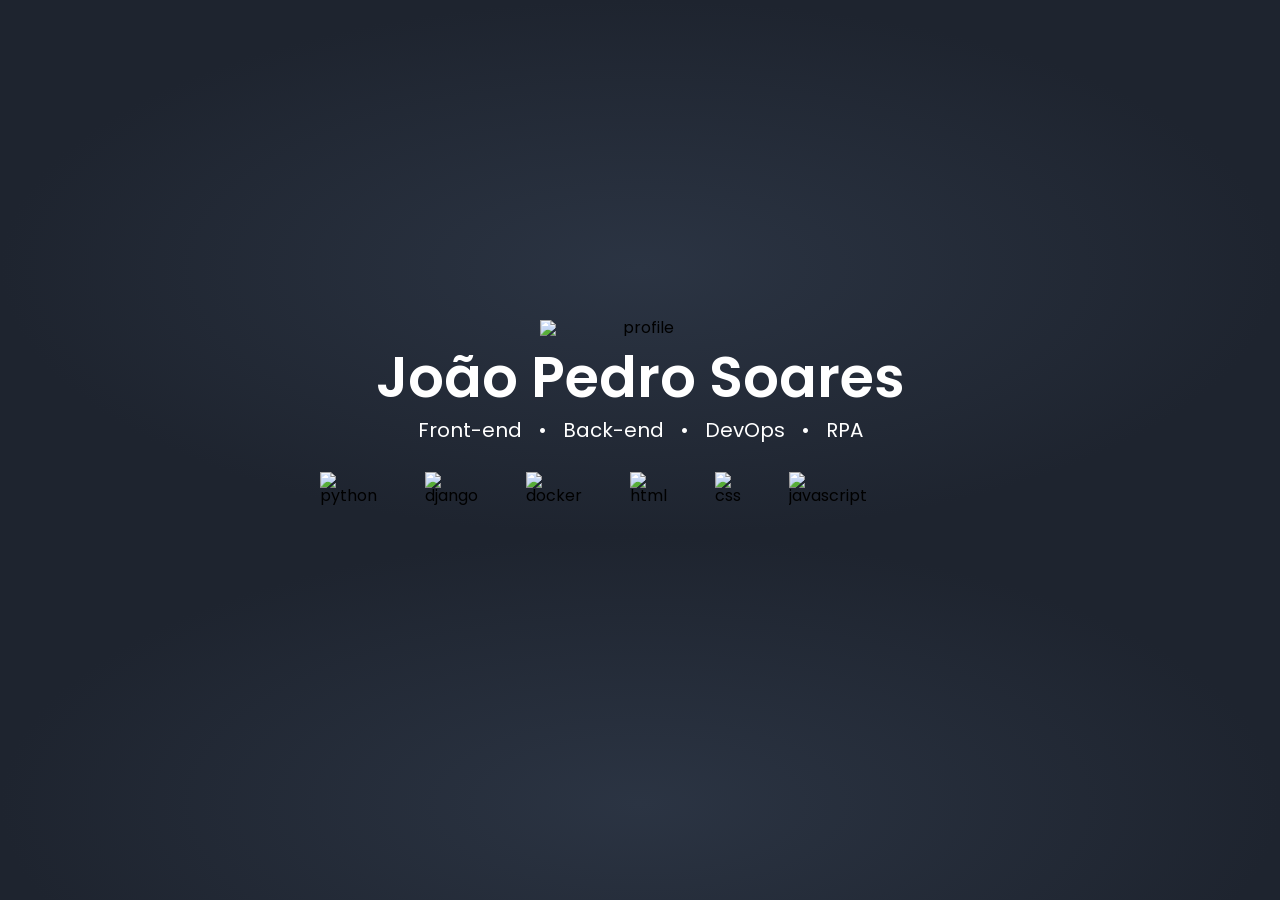
==== index.html @ 30770624 "Add files via upload" ====
<!DOCTYPE html>
<html lang="pt-br">
    <head>
        <meta charset="UTF-8">
        <title>João Pedro Soares</title>
        <link rel="stylesheet" href="index.css">
        <link rel="stylesheet" href="reset.css">
    </head>
    <body>
       <section class="section--home">
           <div>
                <img class="profile" src="imagens/eu.png" alt="profile">
                <h1 class="main--title">João Pedro Soares</h1>
                
                <div class="titles">
                    <span>Front-end</span>
                    <span>•</span>
                    <span>Back-end</span>
                    <span>•</span>
                    <span>DevOps</span>
                    <span>•</span>
                    <span>RPA</span>
                </div>

                <div class="images">
                    <img src="imagens/python.png" alt="python">
                    <img src="imagens/pngegg.png" alt="django">
                    <img src="imagens/docker.png" alt="docker">
                    <img src="imagens/html.png" alt="html">
                    <img src="imagens/css-3.png" alt="css">
                    <img src="imagens/js.png" alt="javascript">
                </div>
                
                
            </div>
       </section> 
    </body>
</html>
---- index.css ----
@import url('https://fonts.googleapis.com/css2?family=Poppins&display=swap');


:root{
    --main-font: 'Poppins', sans-serif;
}


body{
    background: radial-gradient(50% 50% at 50% 50%, #2B3443 0%, #1E242F 100%);
    font-family: var(--main-font);
}

.section--home {
    display: flex;
    align-items: center;
    justify-content: center;
    flex-direction: column;
    text-align: center;
    margin-top: 20rem;
}

.titles{
    display: flex;
    width: 40rem;
    gap: 1rem;
    justify-content: center;
    font-size: 20px;
    color: #FFFFFF;
}


.images{
    display: flex;
    gap: 3rem;
    width: 64px;
    height: 64px;
    margin-top: 2rem;
    
}


.main--title{
    font-style: normal;
    text-align: center;
    font-size: 56px;
    font-weight: 600;
    line-height: 84px;
    color:#FFFFFF;
    
}

.profile {
    display: flex;
    align-items: center;
    justify-content: center;
    flex-direction: column;
    text-align: center;
    width: 100%;
    max-width: 200px;
    margin: 0 auto;
}
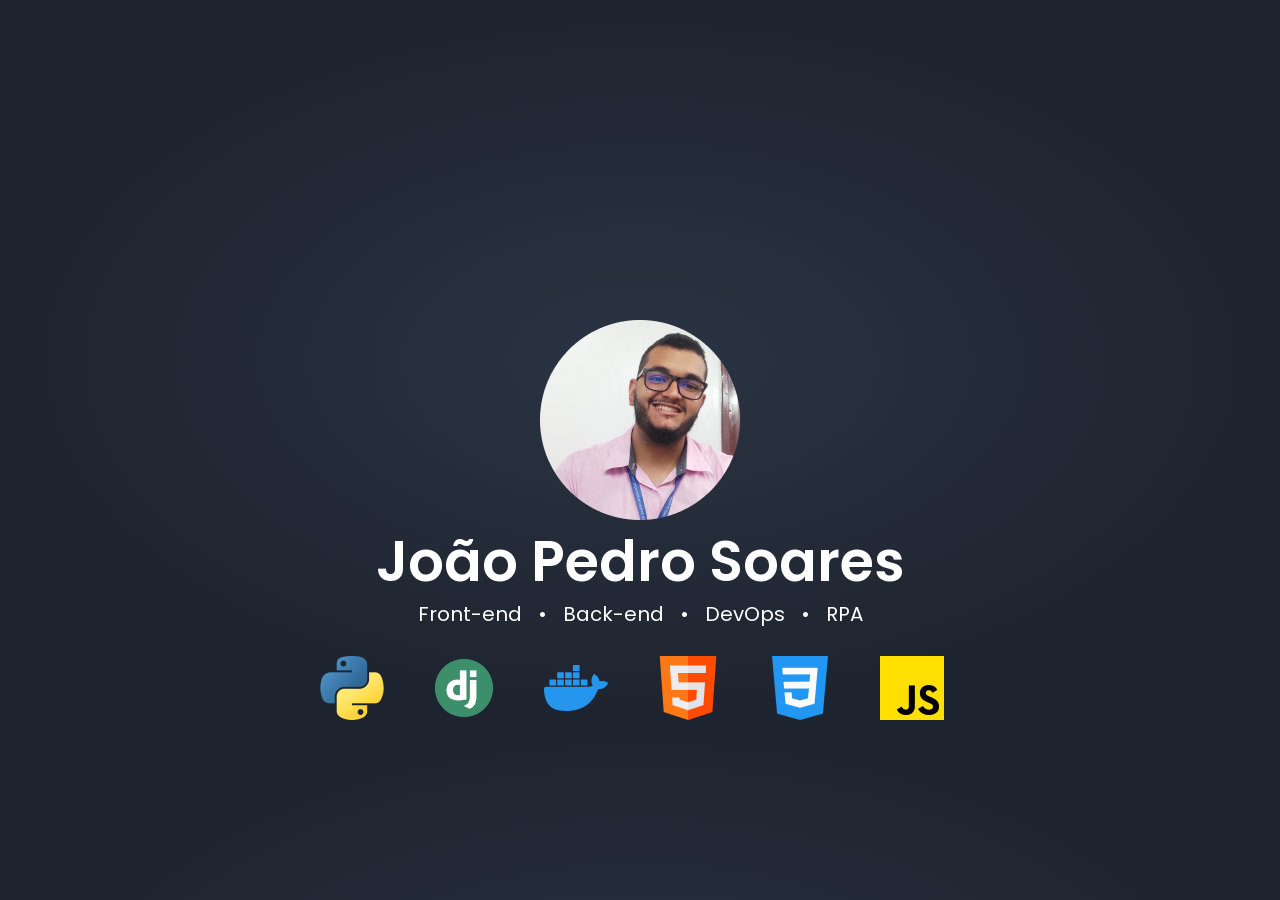
==== commit 0e142ca2: "Update index.html" ====
--- a/index.html
+++ b/index.html
@@ -9,7 +9,7 @@
     <body>
        <section class="section--home">
            <div>
-                <img class="profile" src="imagens/eu.png" alt="profile">
+                <img class="profile" src="images/eu.png" alt="profile">
                 <h1 class="main--title">João Pedro Soares</h1>
                 
                 <div class="titles">
@@ -23,16 +23,16 @@
                 </div>
 
                 <div class="images">
-                    <img src="imagens/python.png" alt="python">
-                    <img src="imagens/pngegg.png" alt="django">
-                    <img src="imagens/docker.png" alt="docker">
-                    <img src="imagens/html.png" alt="html">
-                    <img src="imagens/css-3.png" alt="css">
-                    <img src="imagens/js.png" alt="javascript">
+                    <img src="images/python.png" alt="python">
+                    <img src="images/pngegg.png" alt="django">
+                    <img src="images/docker.png" alt="docker">
+                    <img src="images/html.png" alt="html">
+                    <img src="images/css-3.png" alt="css">
+                    <img src="images/js.png" alt="javascript">
                 </div>
                 
                 
             </div>
        </section> 
     </body>
-</html>+</html>
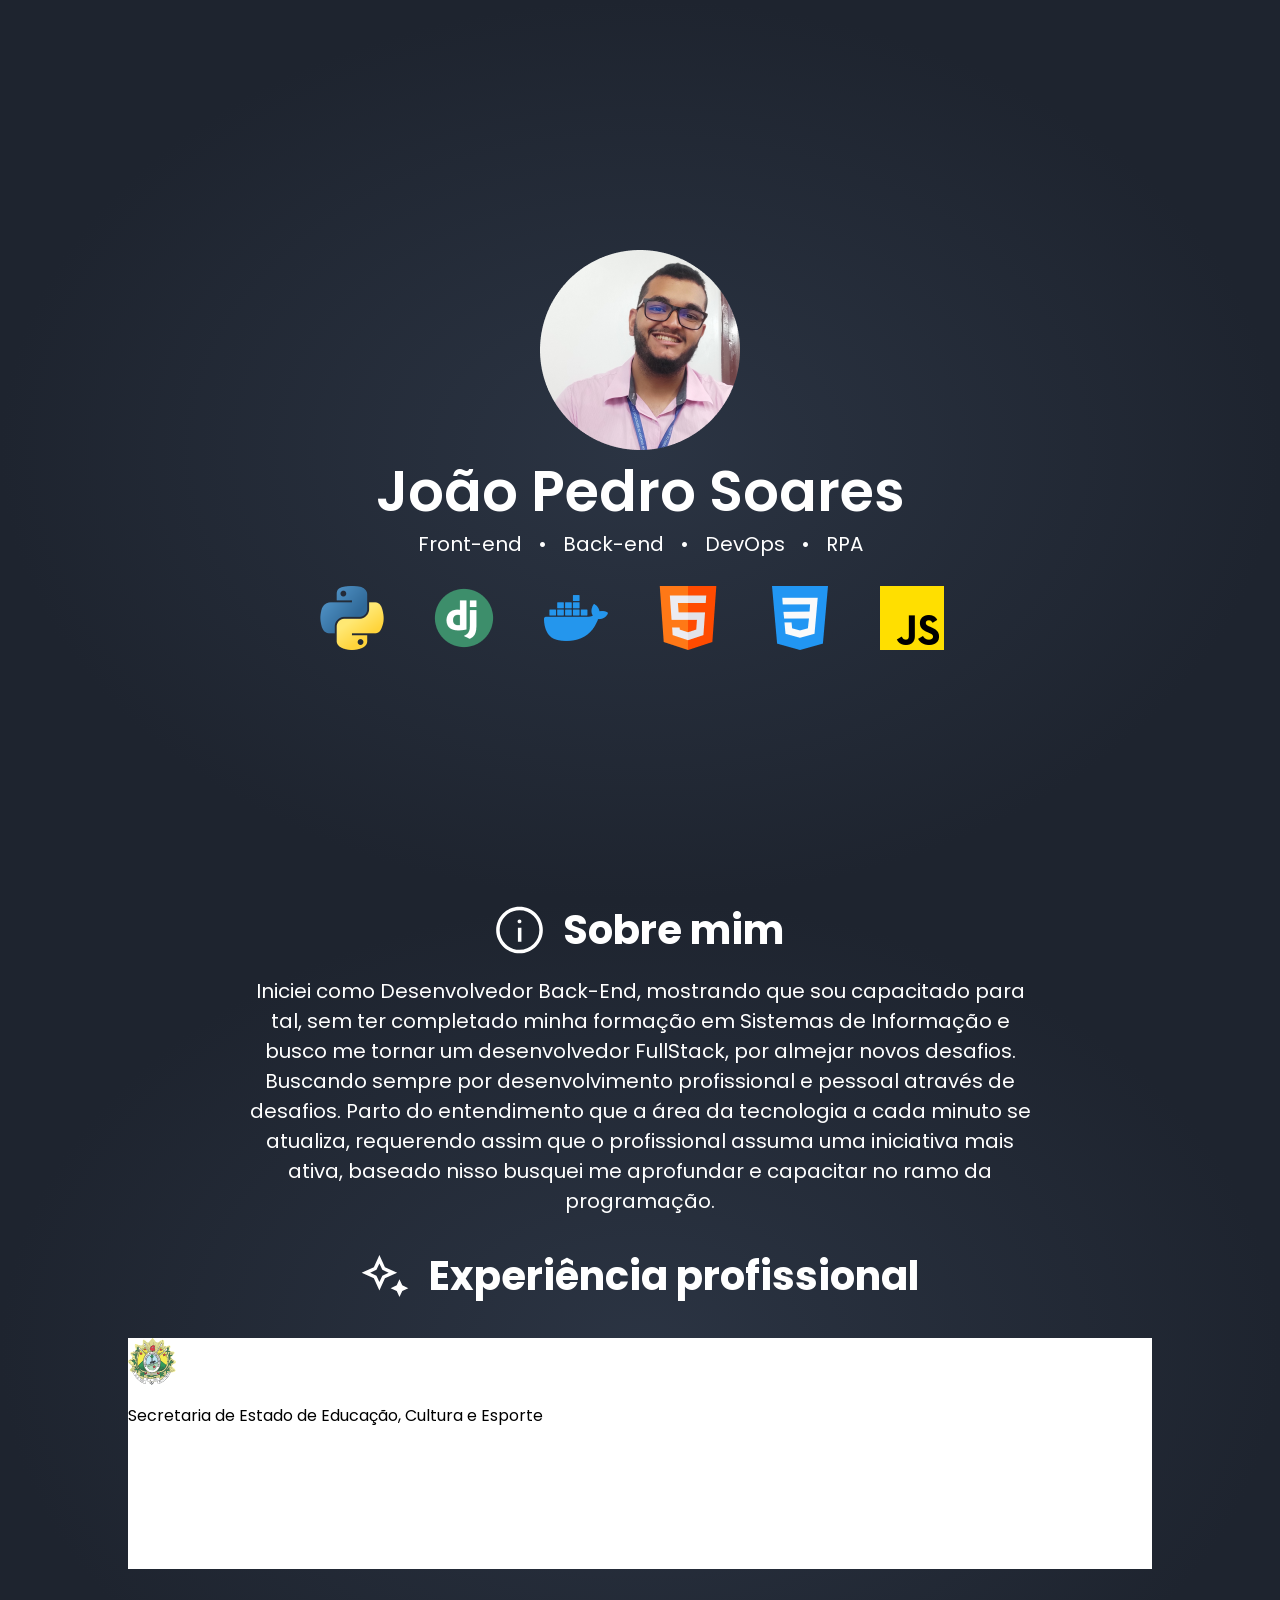
==== commit 73623c3b: "ajuste" ====
--- a/index.html
+++ b/index.html
@@ -7,10 +7,10 @@
         <link rel="stylesheet" href="reset.css">
     </head>
     <body>
-       <section class="section--home">
-           <div>
+        <section class="section--home">
+            <div>
                 <img class="profile" src="images/eu.png" alt="profile">
-                <h1 class="main--title">João Pedro Soares</h1>
+                <h1 class="main-title">João Pedro Soares</h1>
                 
                 <div class="titles">
                     <span>Front-end</span>
@@ -31,8 +31,31 @@
                     <img src="images/js.png" alt="javascript">
                 </div>
                 
-                
             </div>
-       </section> 
+        </section>
+        
+        <section class="second-section">
+            <div class="secondary-title white-text">
+                <img src="icons/Vector.svg" alt="icons">
+                <h2>Sobre mim</h2>
+            </div>
+            <div class="white-text long-text">
+                <p>Iniciei como Desenvolvedor Back-End, mostrando que sou capacitado para tal, sem ter completado minha formação em Sistemas de Informação e busco me tornar um desenvolvedor FullStack, por almejar novos desafios.</p>
+                <p>Buscando sempre por desenvolvimento profissional e pessoal através de desafios. Parto do entendimento que a área da tecnologia a cada minuto se atualiza, requerendo assim que o profissional assuma uma iniciativa mais ativa, baseado nisso busquei me aprofundar e capacitar no ramo da programação.</p>
+            </div>
+        </section>
+
+        <section class="third-section">
+            <div class="secondary-title white-text">
+                <img src="icons/Vector-1.svg" alt="icons">
+                <h2>Experiência profissional</h2>
+            </div>
+            <div class="container">
+                <img class="icon" src="icons/b.svg" alt="icon">
+                <p>Secretaria de Estado de Educação, Cultura e Esporte</p>
+            </div>
+            <div></div>
+        </section>
+
     </body>
 </html>
--- a/index.css
+++ b/index.css
@@ -5,19 +5,26 @@
     --main-font: 'Poppins', sans-serif;
 }
 
+html, body, .section--home{
+    height: 100%;
+}
+
+.section--home,.second-section, .third-section{
+    display: flex;
+
+}
 
 body{
     background: radial-gradient(50% 50% at 50% 50%, #2B3443 0%, #1E242F 100%);
     font-family: var(--main-font);
+    
 }
 
 .section--home {
-    display: flex;
     align-items: center;
     justify-content: center;
     flex-direction: column;
     text-align: center;
-    margin-top: 20rem;
 }
 
 .titles{
@@ -40,7 +47,7 @@
 }
 
 
-.main--title{
+.main-title{
     font-style: normal;
     text-align: center;
     font-size: 56px;
@@ -59,4 +66,81 @@
     width: 100%;
     max-width: 200px;
     margin: 0 auto;
+}
+
+
+.white-text{
+    color: #FFFFFF;
+}
+
+.black-text{
+    color: #000000
+}
+
+
+.secondary-title{
+    display: flex;
+    font-family: var(--main-font);
+    font-style: normal;
+    font-weight: 500;
+    font-size: 40px;
+    line-height: 60px;  
+    gap: 1.29rem; 
+
+}
+
+.long-text{
+    width: 794px;
+    height: 270px;
+
+    font-family: 'Poppins';
+    font-style: normal;
+    font-weight: 400;
+    font-size: 20px;
+    line-height: 30px;
+    text-align: center;
+    row-gap: 1rem;
+}
+
+
+.second-section{
+    align-items: center;
+    justify-content: center;
+    flex-direction: column;
+    text-align: center;
+    line-height: 30px;
+    gap: 1rem;
+}
+
+
+.third-section{
+    align-items: center;
+    justify-content: center;
+    flex-direction: column;
+    text-align: center;
+    line-height: 30px;
+    gap: 1rem;
+}
+
+
+.container{
+    box-sizing: border-box;
+    display: flex;
+    flex-direction: column;
+    gap: 1rem;
+    margin: auto;
+    margin-bottom: 1rem;
+    margin-top: 1rem;
+    text-align: left;
+    width: 1024px;
+    height: 230.97px;
+
+    background-color: #FFFFFF;
+}
+
+
+
+.icon{
+    width: 48px;
+    height: 47px;
 }
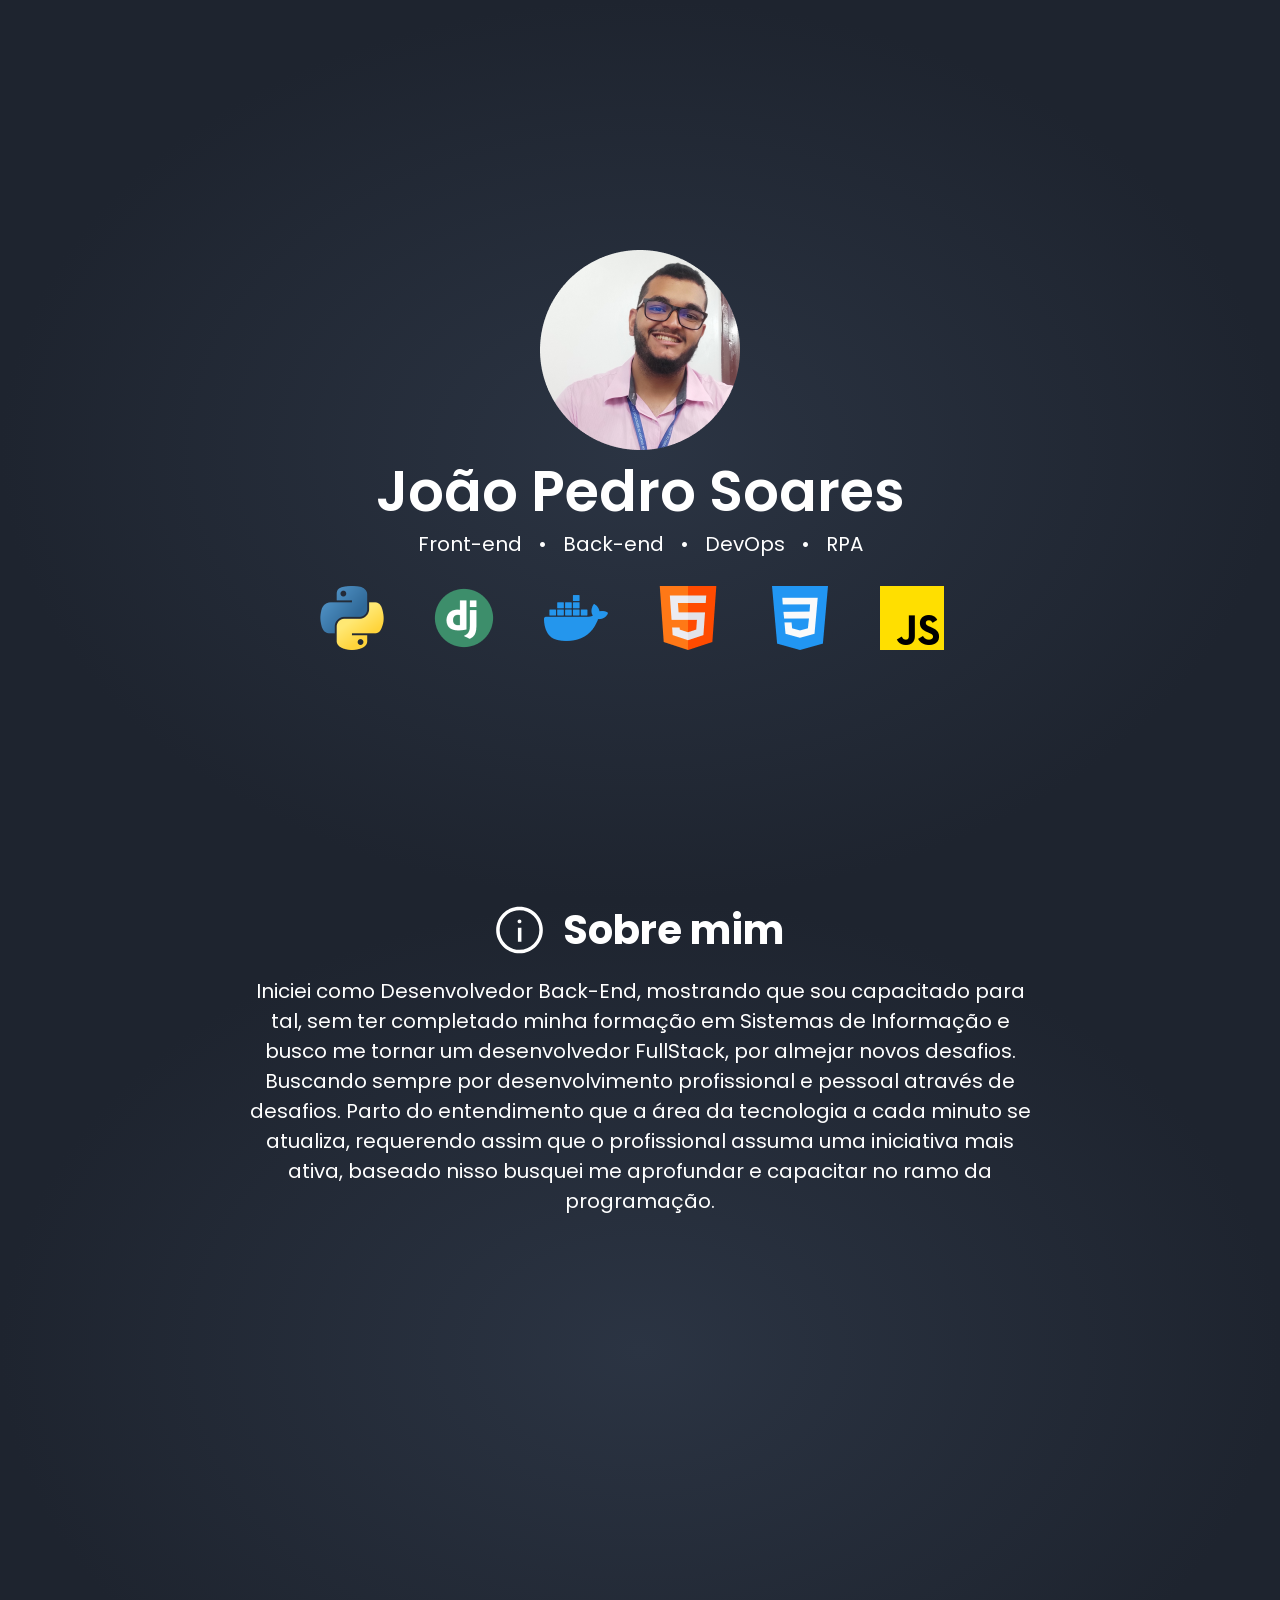
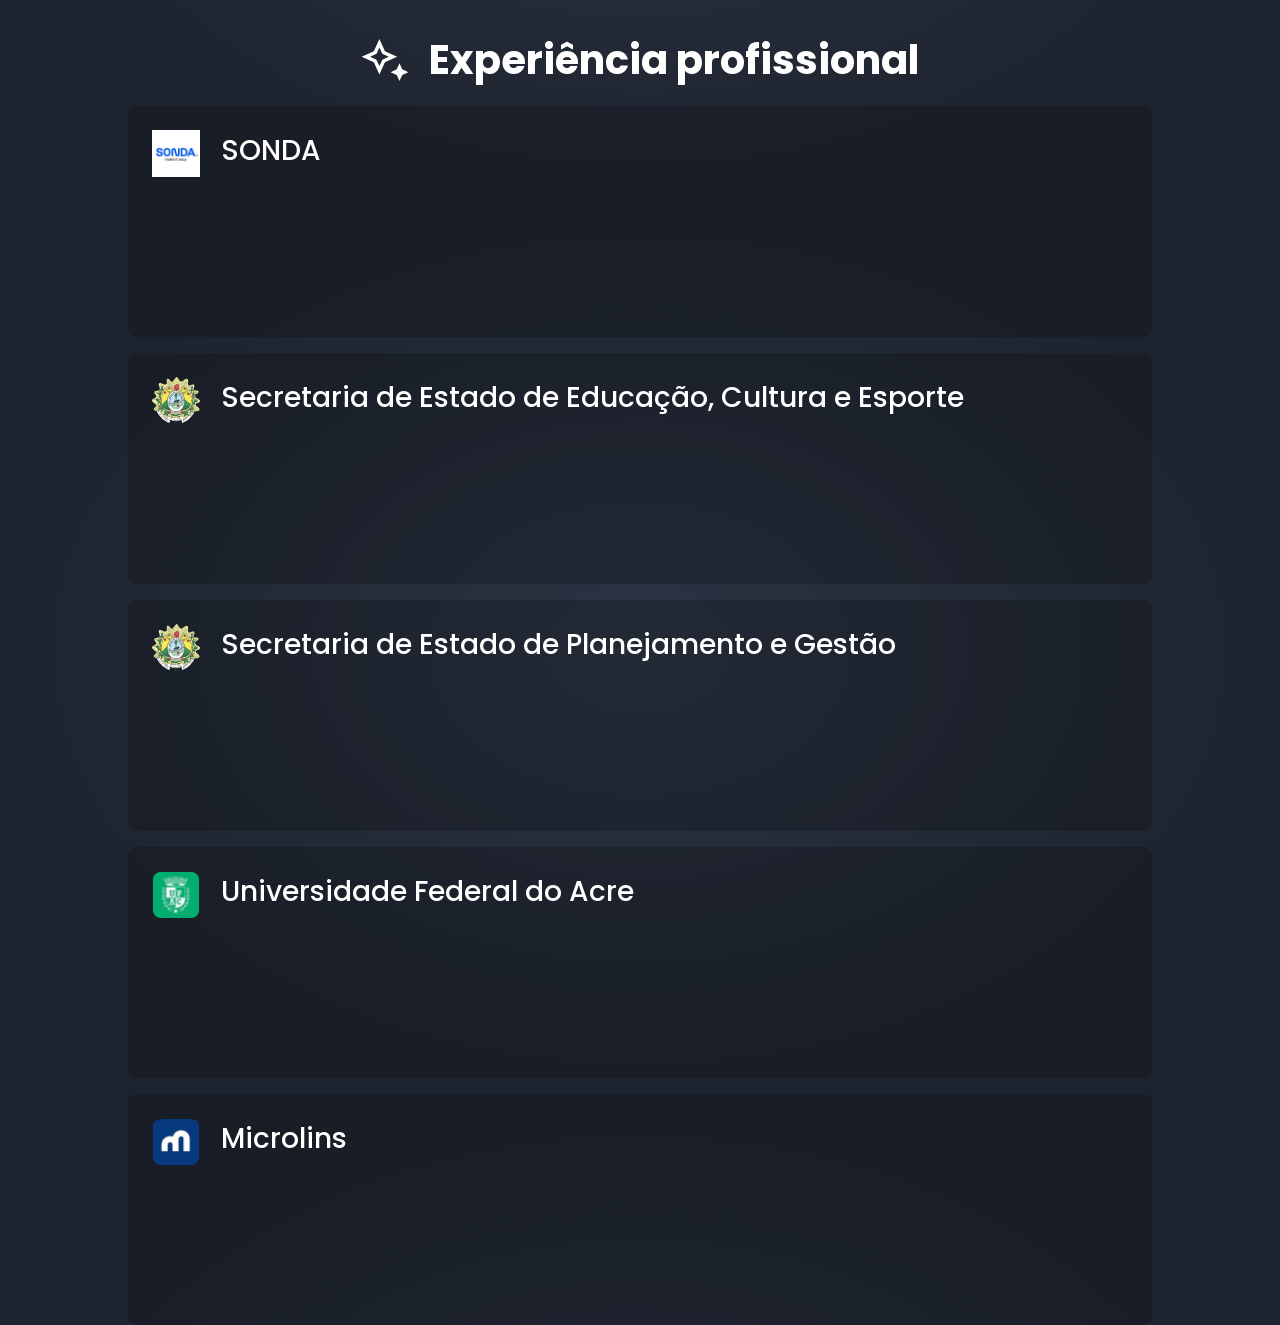
==== commit 47e8b8ee: "ajsute" ====
--- a/index.html
+++ b/index.html
@@ -44,17 +44,42 @@
                 <p>Buscando sempre por desenvolvimento profissional e pessoal através de desafios. Parto do entendimento que a área da tecnologia a cada minuto se atualiza, requerendo assim que o profissional assuma uma iniciativa mais ativa, baseado nisso busquei me aprofundar e capacitar no ramo da programação.</p>
             </div>
         </section>
-
+<br><br><br><br><br><br><br><br><br><br><br><br><br><br><br><br><br><br><br><br><br><br><br><br>
         <section class="third-section">
             <div class="secondary-title white-text">
                 <img src="icons/Vector-1.svg" alt="icons">
                 <h2>Experiência profissional</h2>
             </div>
-            <div class="container">
-                <img class="icon" src="icons/b.svg" alt="icon">
-                <p>Secretaria de Estado de Educação, Cultura e Esporte</p>
+            <div class="container white-text">
+                <div class="teste">
+                    <img class="icon" src="images/sonda.jpg" alt="icon">
+                    <p>SONDA</p>
+                </div>
             </div>
-            <div></div>
+            <div class="container white-text">
+                <div class="teste">
+                    <img class="icon" src="icons/b.svg" alt="icon">
+                    <p>Secretaria de Estado de Educação, Cultura e Esporte</p>
+                </div>
+            </div>
+            <div class="container white-text">
+                <div class="teste">
+                    <img class="icon" src="icons/b.svg" alt="icon">
+                    <p>Secretaria de Estado de Planejamento e Gestão</p>
+                </div>
+            </div>
+            <div class="container white-text">
+                <div class="teste">
+                    <img class="icon" src="icons/ufac.svg" alt="icon">
+                    <p>Universidade Federal do Acre</p>
+                </div>
+            </div>
+            <div class="container white-text">
+                <div class="teste">
+                    <img class="icon" src="icons/microlins.svg" alt="icon">
+                    <p>Microlins</p>
+                </div>
+            </div>
         </section>
 
     </body>
--- a/index.css
+++ b/index.css
@@ -127,15 +127,13 @@
     box-sizing: border-box;
     display: flex;
     flex-direction: column;
-    gap: 1rem;
-    margin: auto;
-    margin-bottom: 1rem;
-    margin-top: 1rem;
-    text-align: left;
+    align-items: flex-start;
+    padding: 24px;
+    gap: 16px;
     width: 1024px;
     height: 230.97px;
-
-    background-color: #FFFFFF;
+    background: rgba(0, 0, 0, 0.2);
+    border-radius: 8px;
 }
 
 
@@ -143,4 +141,15 @@
 .icon{
     width: 48px;
     height: 47px;
+}
+
+
+.teste{
+    display: flex;
+    font-family: var(--main-font);
+    font-style: normal;
+    font-weight: 500;
+    font-size: 28px;
+    line-height: 42px;  
+    gap: 1.29rem; 
 }
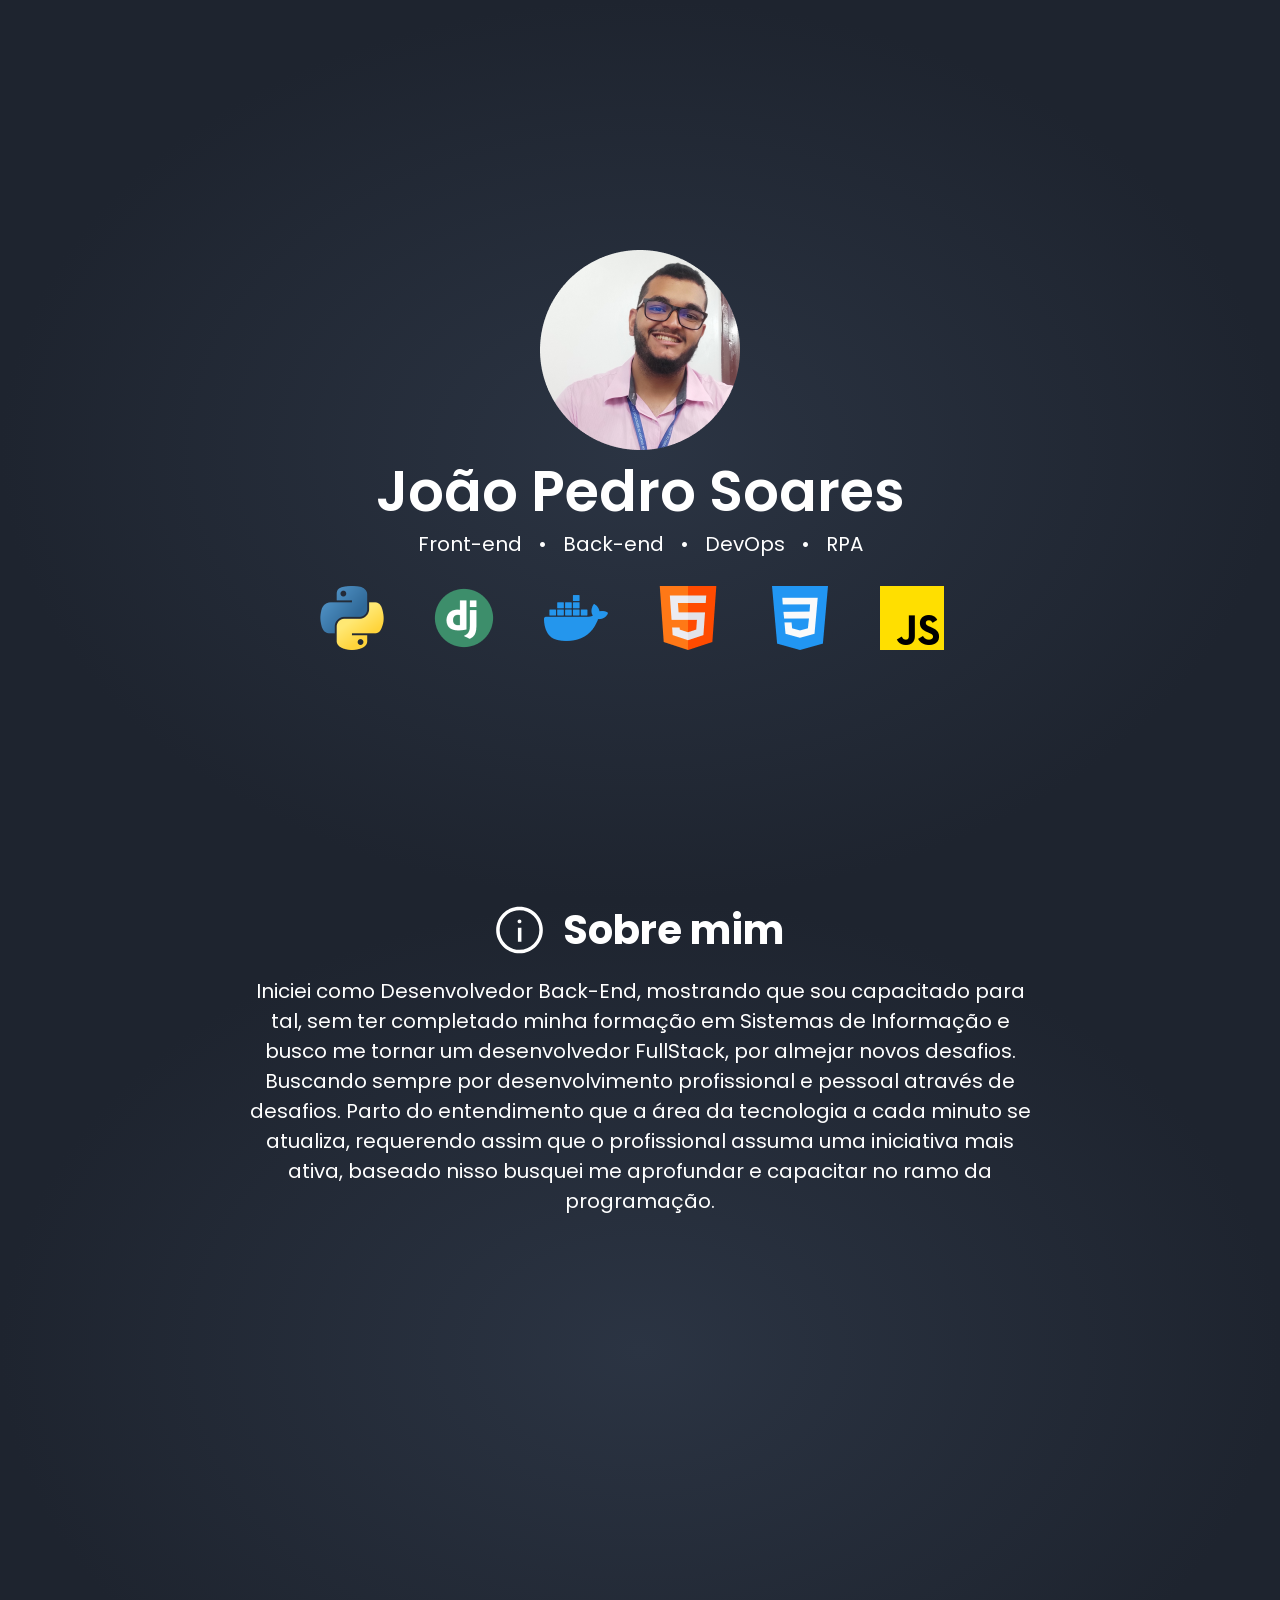
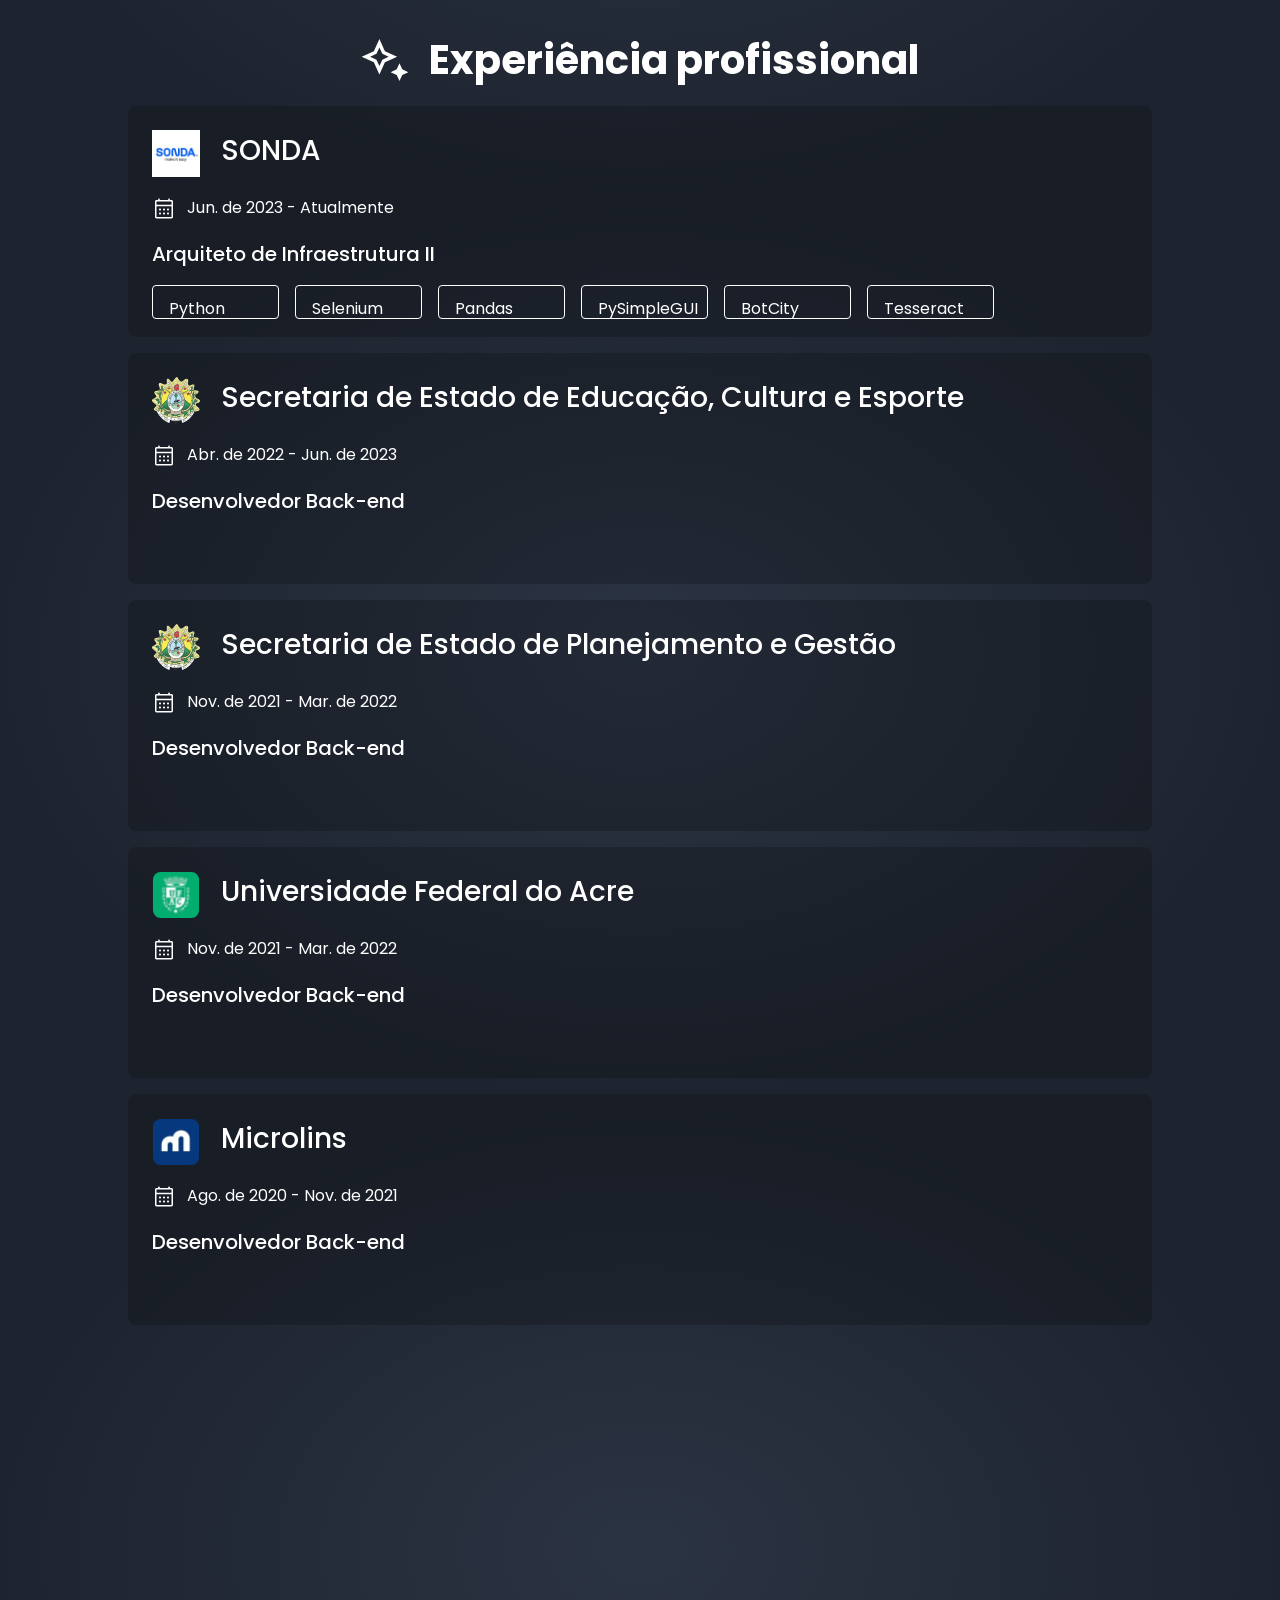
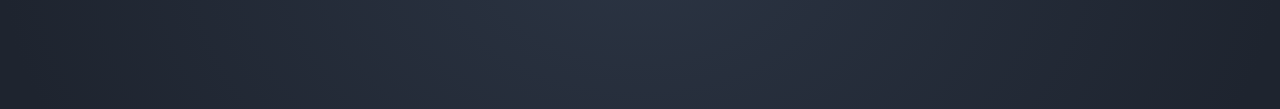
==== commit 47bf3b52: "ajuste" ====
--- a/index.html
+++ b/index.html
@@ -45,42 +45,213 @@
             </div>
         </section>
 <br><br><br><br><br><br><br><br><br><br><br><br><br><br><br><br><br><br><br><br><br><br><br><br>
+        
         <section class="third-section">
             <div class="secondary-title white-text">
                 <img src="icons/Vector-1.svg" alt="icons">
                 <h2>Experiência profissional</h2>
             </div>
+
+
             <div class="container white-text">
                 <div class="teste">
                     <img class="icon" src="images/sonda.jpg" alt="icon">
                     <p>SONDA</p>
                 </div>
-            </div>
+
+                <div class="calendary">
+                   <img class="secondary-icon" src="icons/calendar.svg" alt="calendar">
+                   <p>Jun. de 2023 - Atualmente</p>
+                </div>
+
+                <div>
+                    <p class="position">Arquiteto de Infraestrutura II</p>
+                </div>
+
+                <div class="teste1">
+                    <div>
+                        <p class="skills">Python</p>
+                    </div>
+
+                    <div>
+                        <p class="skills">Selenium</p>
+                    </div>
+
+                    <div>
+                        <p class="skills">Pandas</p>
+                    </div>
+
+                    <div>
+                        <p class="skills">PySimpleGUI</p>
+                    </div>
+
+                    <div>
+                        <p class="skills">BotCity</p>
+                    </div>
+                    <div>
+                        <p class="skills">Tesseract</p>
+                    </div>
+                </div>
+            </div>
+
+
             <div class="container white-text">
                 <div class="teste">
                     <img class="icon" src="icons/b.svg" alt="icon">
                     <p>Secretaria de Estado de Educação, Cultura e Esporte</p>
                 </div>
-            </div>
+
+                <div class="calendary">
+                    <img class="secondary-icon" src="icons/calendar.svg" alt="calendar">
+                    <p>Abr. de 2022 - Jun. de 2023</p>
+                </div>
+
+                <div>
+                    <p class="position">Desenvolvedor Back-end</p>
+                </div>
+
+                <div class="teste1">
+                    <div>
+                        <p></p>
+                    </div>
+
+                    <div>
+                        <p></p>
+                    </div>
+
+                    <div>
+                        <p></p>
+                    </div>
+
+                    <div>
+                        <p></p>
+                    </div>
+
+                    <div>
+                        <p></p>
+                    </div>
+                </div>
+            </div>
+
+
             <div class="container white-text">
                 <div class="teste">
                     <img class="icon" src="icons/b.svg" alt="icon">
                     <p>Secretaria de Estado de Planejamento e Gestão</p>
                 </div>
-            </div>
+
+                <div class="calendary">
+                    <img class="secondary-icon" src="icons/calendar.svg" alt="calendar">
+                    <p>Nov. de 2021 - Mar. de 2022</p>
+                </div>
+
+                <div>
+                    <p class="position">Desenvolvedor Back-end</p>
+                </div>
+
+                <div class="teste1">
+                    <div>
+                        <p></p>
+                    </div>
+
+                    <div>
+                        <p></p>
+                    </div>
+
+                    <div>
+                        <p></p>
+                    </div>
+
+                    <div>
+                        <p></p>
+                    </div>
+
+                    <div>
+                        <p></p>
+                    </div>
+                </div>
+            </div>
+
+
             <div class="container white-text">
                 <div class="teste">
                     <img class="icon" src="icons/ufac.svg" alt="icon">
                     <p>Universidade Federal do Acre</p>
                 </div>
-            </div>
+
+                <div class="calendary">
+                    <img class="secondary-icon" src="icons/calendar.svg" alt="calendar">
+                    <p>Nov. de 2021 - Mar. de 2022</p>
+                </div>
+
+                <div>
+                    <p class="position">Desenvolvedor Back-end</p>
+                </div>
+
+                <div class="teste1">
+                    <div>
+                        <p></p>
+                    </div>
+
+                    <div>
+                        <p></p>
+                    </div>
+
+                    <div>
+                        <p></p>
+                    </div>
+
+                    <div>
+                        <p></p>
+                    </div>
+
+                    <div>
+                        <p></p>
+                    </div>
+                </div>
+            </div>
+
+
             <div class="container white-text">
                 <div class="teste">
                     <img class="icon" src="icons/microlins.svg" alt="icon">
                     <p>Microlins</p>
                 </div>
-            </div>
+
+                <div class="calendary">
+                    <img class="secondary-icon" src="icons/calendar.svg" alt="calendar">
+                    <p>Ago. de 2020 - Nov. de 2021</p>
+                </div>
+
+                <div>
+                    <p class="position">Desenvolvedor Back-end</p>
+                </div>
+
+                <div class="teste1">
+                    <div>
+                        <p></p>
+                    </div>
+
+                    <div>
+                        <p></p>
+                    </div>
+
+                    <div>
+                        <p></p>
+                    </div>
+
+                    <div>
+                        <p></p>
+                    </div>
+
+                    <div>
+                        <p></p>
+                    </div>
+                </div>
+            </div>
+
         </section>
+        <br><br><br><br><br><br><br><br><br><br><br><br><br><br><br><br><br><br><br><br><br><br><br><br>
 
     </body>
 </html>
--- a/index.css
+++ b/index.css
@@ -143,6 +143,12 @@
     height: 47px;
 }
 
+.secondary-icon{
+    left: 12.5%;
+    right: 12.5%;
+    top: 8.33%;
+    bottom: 8.33%;
+}
 
 .teste{
     display: flex;
@@ -152,4 +158,41 @@
     font-size: 28px;
     line-height: 42px;  
     gap: 1.29rem; 
+}
+
+
+.calendary{
+    display: flex;  
+    gap: 11px;  
+}
+
+
+.skills{
+    box-sizing: border-box;
+    display: flex;
+    flex-direction: row;
+    align-items: flex-start;
+    padding: 8px 16px;
+    gap: 10px;
+    width: 127px;
+    height: 34px;
+    border: 1px solid #FFFFFF;
+    border-radius: 4px;
+    text-align: center;
+    
+}
+
+
+.teste1{
+    display: flex;
+    gap: 1rem;
+}
+
+
+.position{
+    font-family: var(--main-font);
+    font-size: 20px;
+    line-height: 30px;
+    font-style: normal;
+    font-weight: 500;
 }
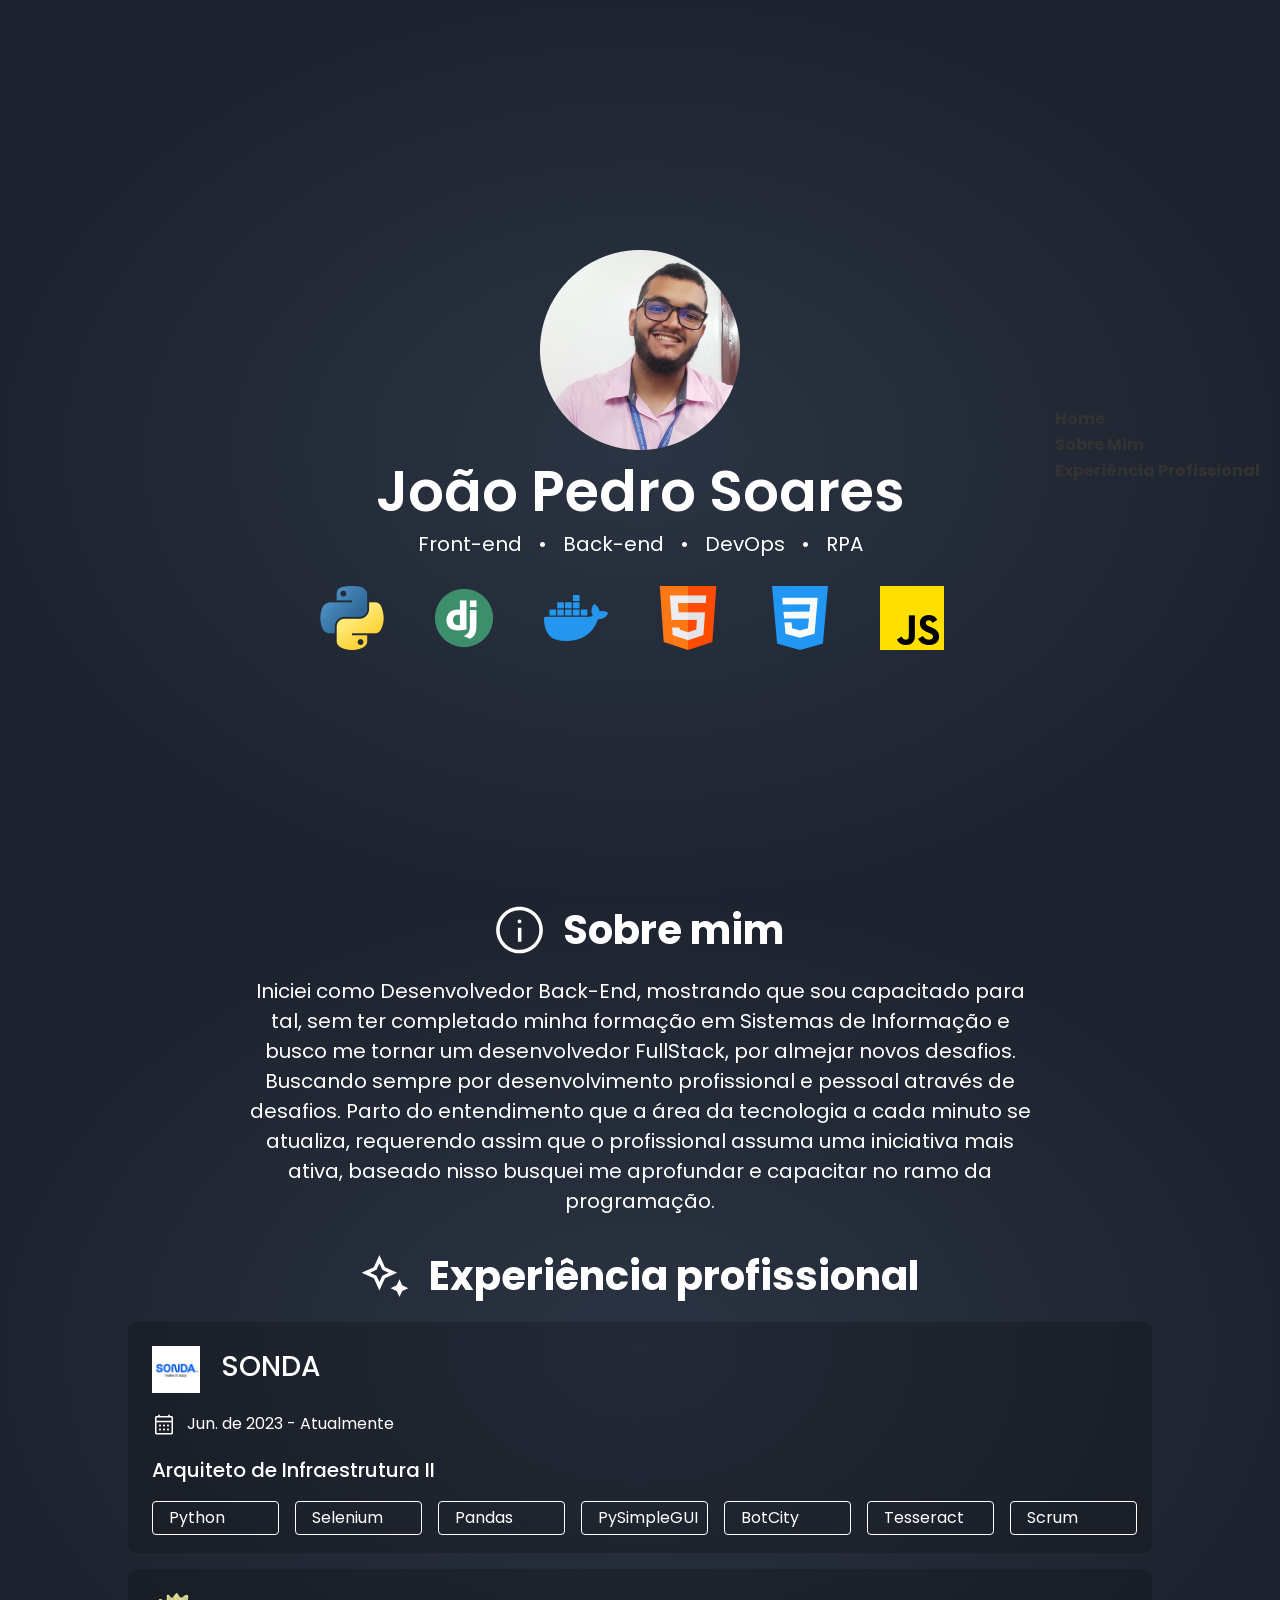
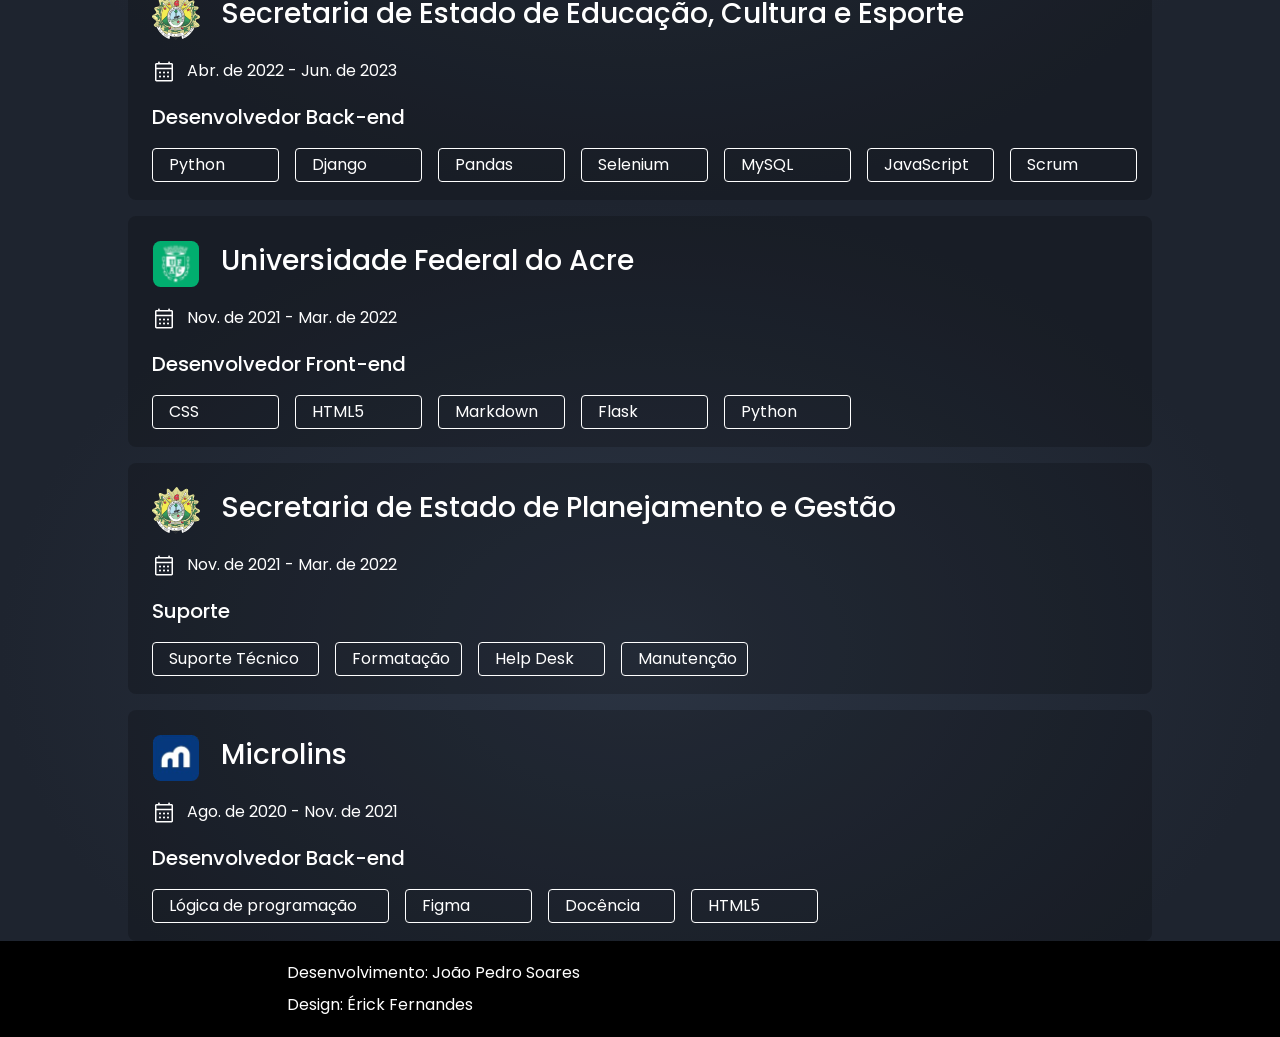
==== commit 3d2afde1: "ajuste" ====
--- a/index.html
+++ b/index.html
@@ -4,10 +4,18 @@
         <meta charset="UTF-8">
         <title>João Pedro Soares</title>
         <link rel="stylesheet" href="index.css">
+        <link rel="stylesheet" href="scrol.css">
         <link rel="stylesheet" href="reset.css">
     </head>
     <body>
-        <section class="section--home">
+        <div class="scroll-menu">
+            <ul>
+                <li><a class="scroll-target" href="#section-home">Home</a></li>
+                <li><a class="scroll-target" href="#section-about">Sobre Mim</a></li>
+                <li><a class="scroll-target" href="#section-experience">Experiência Profissional</a></li>
+            </ul>
+        </div>
+        <section class="section--home" id="section-home">
             <div>
                 <img class="profile" src="images/eu.png" alt="profile">
                 <h1 class="main-title">João Pedro Soares</h1>
@@ -34,7 +42,7 @@
             </div>
         </section>
         
-        <section class="second-section">
+        <section class="second-section" id="section-about">
             <div class="secondary-title white-text">
                 <img src="icons/Vector.svg" alt="icons">
                 <h2>Sobre mim</h2>
@@ -44,9 +52,8 @@
                 <p>Buscando sempre por desenvolvimento profissional e pessoal através de desafios. Parto do entendimento que a área da tecnologia a cada minuto se atualiza, requerendo assim que o profissional assuma uma iniciativa mais ativa, baseado nisso busquei me aprofundar e capacitar no ramo da programação.</p>
             </div>
         </section>
-<br><br><br><br><br><br><br><br><br><br><br><br><br><br><br><br><br><br><br><br><br><br><br><br>
         
-        <section class="third-section">
+        <section class="third-section" id="section-experience">
             <div class="secondary-title white-text">
                 <img src="icons/Vector-1.svg" alt="icons">
                 <h2>Experiência profissional</h2>
@@ -91,7 +98,11 @@
                     <div>
                         <p class="skills">Tesseract</p>
                     </div>
-                </div>
+                    <div>
+                        <p class="skills">Scrum</p>
+                    </div>
+                </div>
+                
             </div>
 
 
@@ -112,26 +123,75 @@
 
                 <div class="teste1">
                     <div>
-                        <p></p>
-                    </div>
-
-                    <div>
-                        <p></p>
-                    </div>
-
-                    <div>
-                        <p></p>
-                    </div>
-
-                    <div>
-                        <p></p>
-                    </div>
-
-                    <div>
-                        <p></p>
-                    </div>
-                </div>
-            </div>
+                        <p class="skills">Python</p>
+                    </div>
+
+                    <div>
+                        <p class="skills">Django</p>
+                    </div>
+
+                    <div>
+                        <p class="skills">Pandas</p>
+                    </div>
+
+                    <div>
+                        <p class="skills">Selenium</p>
+                    </div>
+
+                    <div>
+                        <p class="skills">MySQL</p>
+                    </div>
+
+                    <div>
+                        <p class="skills">JavaScript</p>
+                    </div>
+                    <div>
+                        <p class="skills">Scrum</p>
+                    </div>
+                    
+                </div>
+            </div>
+
+
+
+            <div class="container white-text">
+                <div class="teste">
+                    <img class="icon" src="icons/ufac.svg" alt="icon">
+                    <p>Universidade Federal do Acre</p>
+                </div>
+
+                <div class="calendary">
+                    <img class="secondary-icon" src="icons/calendar.svg" alt="calendar">
+                    <p>Nov. de 2021 - Mar. de 2022</p>
+                </div>
+
+                <div>
+                    <p class="position">Desenvolvedor Front-end</p>
+                </div>
+
+                <div class="teste1">
+                    <div class="skills">
+                        <p>CSS</p>
+                    </div>
+
+                    <div class="skills">
+                        <p>HTML5</p>
+                    </div>
+
+                    <div class="skills">
+                        <p>Markdown</p>
+                    </div>
+
+                    <div class="skills">
+                        <p>Flask</p>
+                    </div>
+
+                    <div class="skills">
+                        <p>Python</p>
+                    </div>
+                </div>
+            </div>
+
 
 
             <div class="container white-text">
@@ -146,68 +206,26 @@
                 </div>
 
                 <div>
-                    <p class="position">Desenvolvedor Back-end</p>
-                </div>
-
-                <div class="teste1">
-                    <div>
-                        <p></p>
-                    </div>
-
-                    <div>
-                        <p></p>
-                    </div>
-
-                    <div>
-                        <p></p>
-                    </div>
-
-                    <div>
-                        <p></p>
-                    </div>
-
-                    <div>
-                        <p></p>
-                    </div>
-                </div>
-            </div>
-
-
-            <div class="container white-text">
-                <div class="teste">
-                    <img class="icon" src="icons/ufac.svg" alt="icon">
-                    <p>Universidade Federal do Acre</p>
-                </div>
-
-                <div class="calendary">
-                    <img class="secondary-icon" src="icons/calendar.svg" alt="calendar">
-                    <p>Nov. de 2021 - Mar. de 2022</p>
-                </div>
-
-                <div>
-                    <p class="position">Desenvolvedor Back-end</p>
-                </div>
-
-                <div class="teste1">
-                    <div>
-                        <p></p>
-                    </div>
-
-                    <div>
-                        <p></p>
-                    </div>
-
-                    <div>
-                        <p></p>
-                    </div>
-
-                    <div>
-                        <p></p>
-                    </div>
-
-                    <div>
-                        <p></p>
-                    </div>
+                    <p class="position">Suporte</p>
+                </div>
+
+                <div class="teste1">
+                    <div class="skills--1">
+                        <p>Suporte Técnico</p>
+                    </div>
+
+                    <div class="skills">
+                        <p>Formatação </p>
+                    </div>
+
+                    <div class="skills">
+                        <p>Help Desk</p>
+                    </div>
+
+                    <div class="skills">
+                        <p>Manutenção</p>
+                    </div>
+
                 </div>
             </div>
 
@@ -228,30 +246,33 @@
                 </div>
 
                 <div class="teste1">
-                    <div>
-                        <p></p>
-                    </div>
-
-                    <div>
-                        <p></p>
-                    </div>
-
-                    <div>
-                        <p></p>
-                    </div>
-
-                    <div>
-                        <p></p>
-                    </div>
-
-                    <div>
-                        <p></p>
-                    </div>
+                    <div class="skills--2">
+                        <p>Lógica de programação</p>
+                    </div>
+
+                    <div class="skills">
+                        <p>Figma</p>
+                    </div>
+
+                    <div class="skills">
+                        <p>Docência</p>
+                    </div>
+
+                    <div class="skills">
+                        <p>HTML5</p>
+                    </div>
+
                 </div>
             </div>
 
         </section>
-        <br><br><br><br><br><br><br><br><br><br><br><br><br><br><br><br><br><br><br><br><br><br><br><br>
-
+        <footer>
+            <div class="footer">
+
+                <p class="white-text">Desenvolvimento: João Pedro Soares</h1>
+                <p class="white-text">Design: Érick Fernandes</h1>
+            </div>
+        </footer>
+        <script src="main.js"></script>
     </body>
 </html>
--- a/index.css
+++ b/index.css
@@ -13,6 +13,7 @@
     display: flex;
 
 }
+
 
 body{
     background: radial-gradient(50% 50% at 50% 50%, #2B3443 0%, #1E242F 100%);
@@ -167,11 +168,11 @@
 }
 
 
-.skills{
+.skills, .skills--1, .skills--2{
     box-sizing: border-box;
     display: flex;
     flex-direction: row;
-    align-items: flex-start;
+    align-items: center;
     padding: 8px 16px;
     gap: 10px;
     width: 127px;
@@ -183,9 +184,36 @@
 }
 
 
+.skills--1{
+    width: 167px;
+    height: 34px;
+}
+
+
+
+.skills--2{
+    width: 237px;
+    height: 34px;
+}
+
+
+.footer{
+    background: #000;
+    display: flex;
+    padding: 24px 287px;
+    flex-direction: column;
+    justify-content: center;
+    align-items: flex-start;
+    gap: 16px;
+    align-self: stretch;
+}
+
+
 .teste1{
     display: flex;
     gap: 1rem;
+    text-align: center;
+    
 }
 
 
--- a/scrol.css
+++ b/scrol.css
@@ -0,0 +1,30 @@
+
+/* Estilos para o menu lateral */
+.scroll-menu {
+    position: fixed;
+    top: 50%;
+    right: 20px;
+    transform: translateY(-50%);
+    z-index: 9999;
+}
+
+.scroll-menu ul {
+    list-style-type: none;
+    padding: 0;
+    margin: 0;
+}
+
+.scroll-menu li {
+    margin-bottom: 10px;
+}
+
+.scroll-menu a {
+    text-decoration: none;
+    color: #333;
+    font-weight: bold;
+}
+
+/* Estilos para destacar o link ativo no menu */
+.scroll-menu a.active {
+    color: #ff0000;
+}
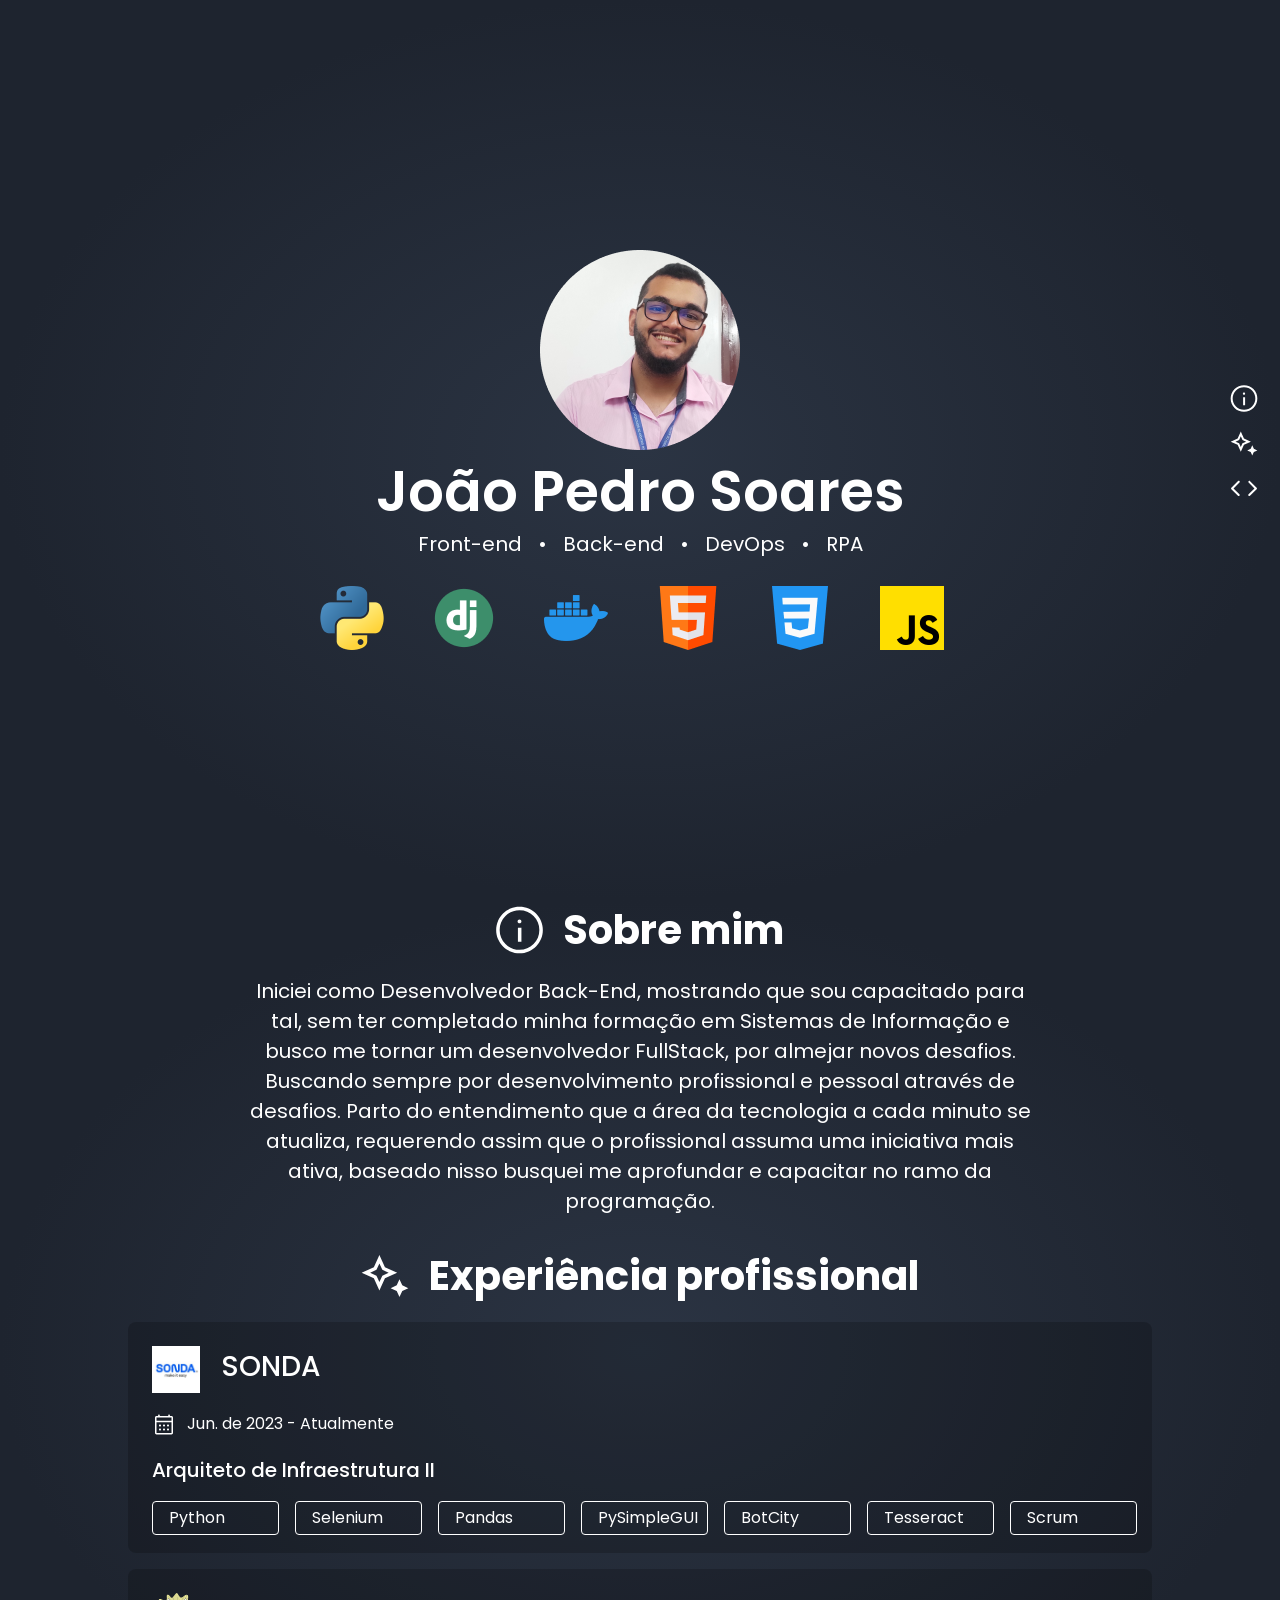
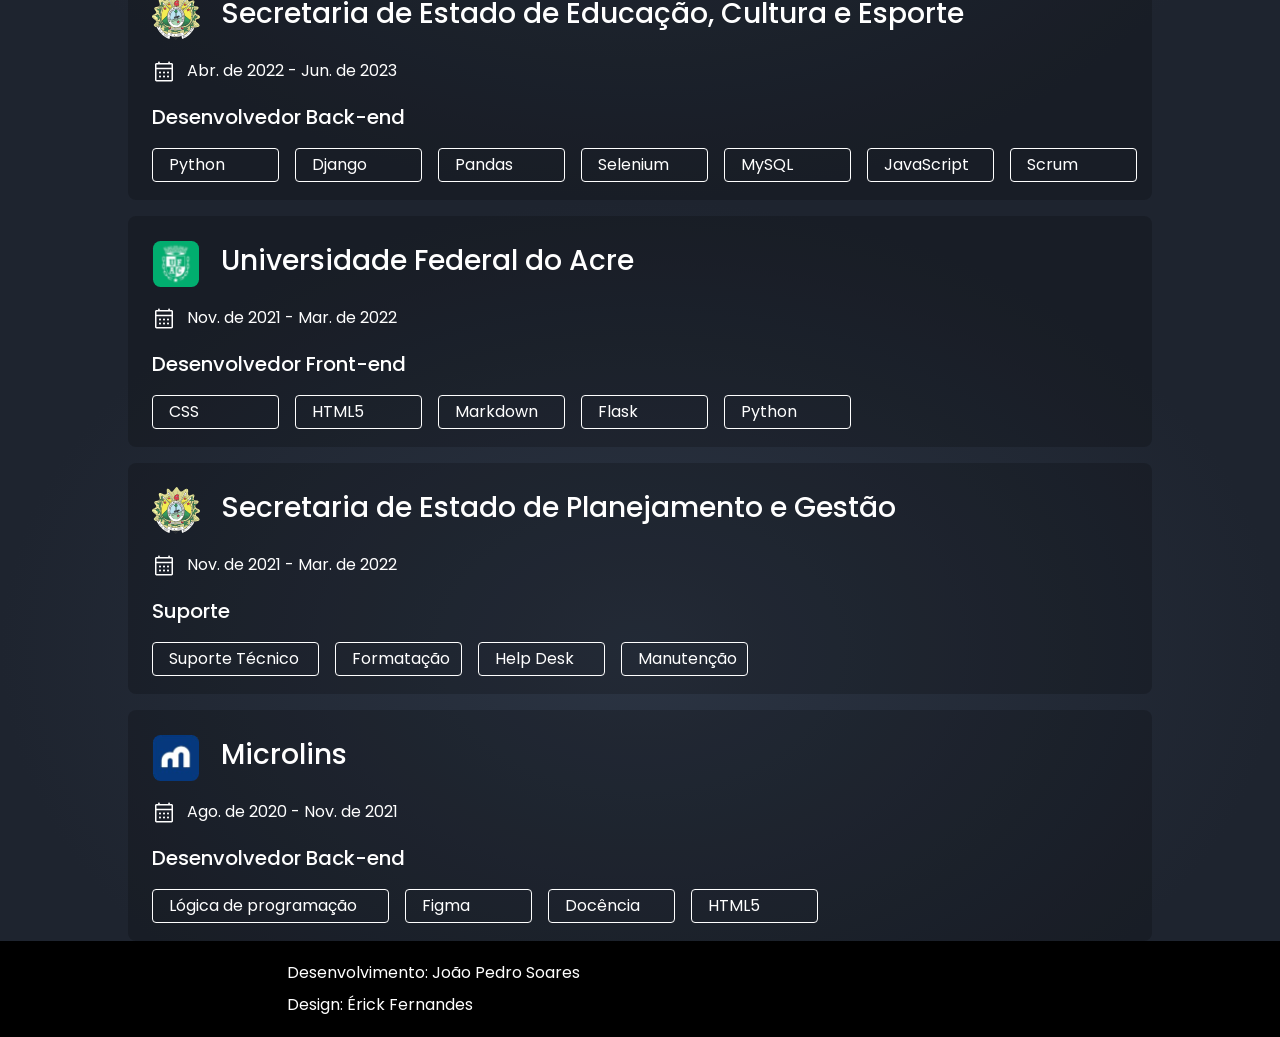
==== commit 53fd9871: "ajustes" ====
--- a/index.html
+++ b/index.html
@@ -10,9 +10,9 @@
     <body>
         <div class="scroll-menu">
             <ul>
-                <li><a class="scroll-target" href="#section-home">Home</a></li>
-                <li><a class="scroll-target" href="#section-about">Sobre Mim</a></li>
-                <li><a class="scroll-target" href="#section-experience">Experiência Profissional</a></li>
+                <li><a class="scroll-target" href="#section-home"><img src="icons/info_FILL0_wght400_GRAD0_opsz48 (1) 1.svg" alt=""></a></li>
+                <li><a class="scroll-target" href="#section-about"><img src="icons/magic_button_FILL0_wght400_GRAD0_opsz48 1.svg" alt=""></a></li>
+                <li><a class="scroll-target" href="#section-experience"><img src="icons/code_FILL0_wght400_GRAD0_opsz48 (1) 1.svg" alt=""></a></li>
             </ul>
         </div>
         <section class="section--home" id="section-home">
